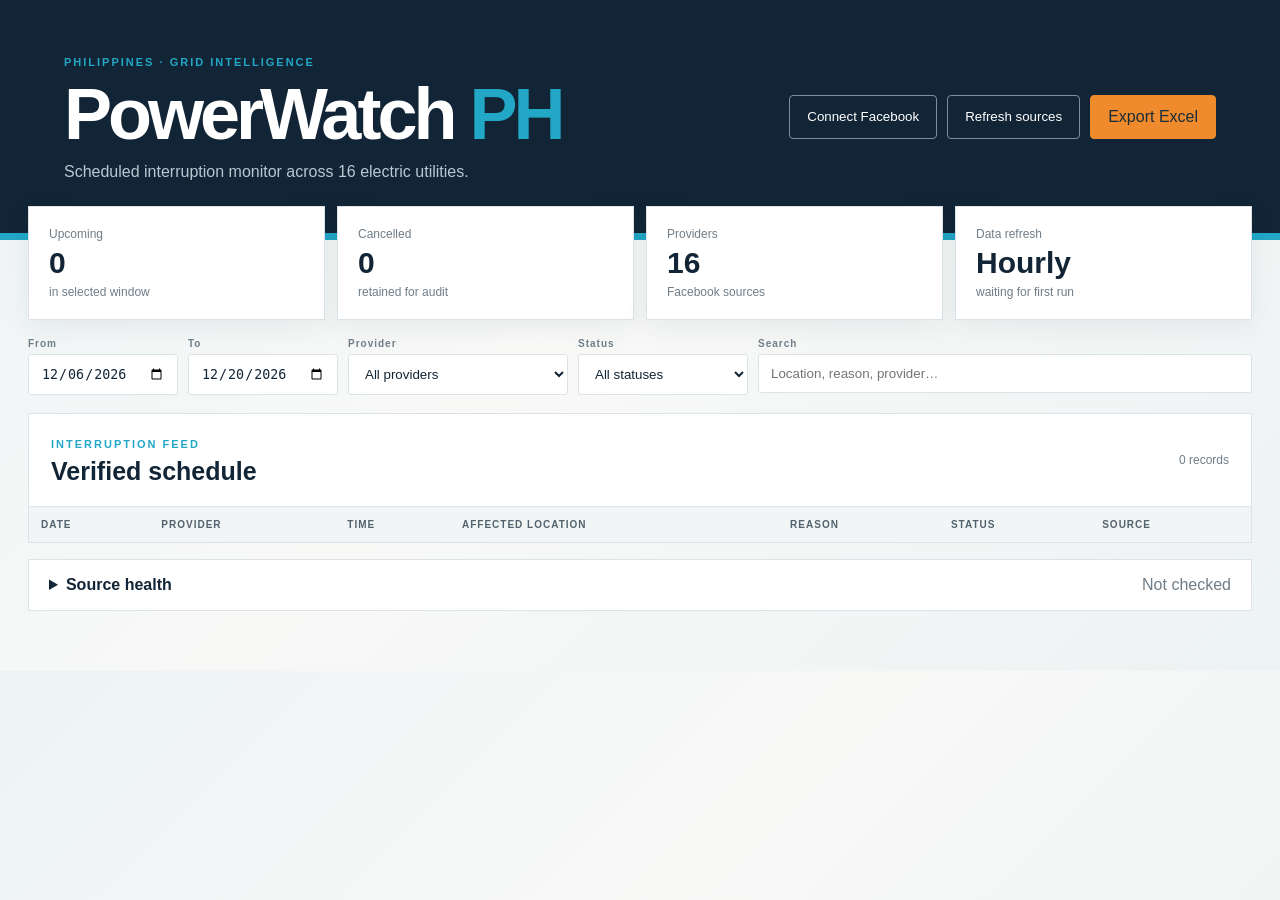
==== static/index.html @ e54a11bd "Add files via upload" ====
<!doctype html>
<html lang="en">
<head>
  <meta charset="utf-8"><meta name="viewport" content="width=device-width,initial-scale=1">
  <title>PowerWatch PH</title><link rel="stylesheet" href="styles.css">
</head>
<body>
  <header>
    <div><span class="eyebrow">PHILIPPINES · GRID INTELLIGENCE</span><h1>PowerWatch <b>PH</b></h1><p>Scheduled interruption monitor across 16 electric utilities.</p></div>
    <div class="actions"><button id="facebook">Connect Facebook</button><button id="refresh">Refresh sources</button><a id="export" class="button primary" href="#">Export Excel</a></div>
  </header>
  <main>
    <section class="metrics">
      <article><span>Upcoming</span><strong id="upcoming">0</strong><small>in selected window</small></article>
      <article><span>Cancelled</span><strong id="cancelled">0</strong><small>retained for audit</small></article>
      <article><span>Providers</span><strong id="providers">16</strong><small>Facebook sources</small></article>
      <article><span>Data refresh</span><strong id="refreshState">Hourly</strong><small id="lastRun">waiting for first run</small></article>
    </section>
    <section class="toolbar">
      <label>From<input id="start" type="date"></label><label>To<input id="end" type="date"></label>
      <label>Provider<select id="provider"><option value="">All providers</option></select></label>
      <label>Status<select id="status"><option value="">All statuses</option><option>Scheduled</option><option>Cancelled</option><option>Rescheduled</option></select></label>
      <label class="search">Search<input id="search" placeholder="Location, reason, provider…"></label>
    </section>
    <section class="tableCard">
      <div class="sectionHead"><div><span class="eyebrow">INTERRUPTION FEED</span><h2>Verified schedule</h2></div><span id="resultCount">0 records</span></div>
      <div class="tableWrap"><table><thead><tr><th>Date</th><th>Provider</th><th>Time</th><th>Affected location</th><th>Reason</th><th>Status</th><th>Source</th></tr></thead><tbody id="rows"></tbody></table></div>
      <div id="empty" class="empty" hidden><strong>No matching records</strong><span>Run a refresh or change the filters.</span></div>
    </section>
    <details class="health"><summary>Source health <span id="healthSummary">Not checked</span></summary><div id="healthGrid"></div></details>
  </main>
  <div id="toast"></div><script src="app.js"></script>
</body>
</html>
---- static/styles.css ----
:root{--ink:#122536;--muted:#6f7d88;--line:#dce3e8;--paper:#f3f6f7;--card:#fff;--blue:#135f8c;--cyan:#22a7c6;--orange:#ef8b2c;--red:#bd3c43;--green:#28785a}*{box-sizing:border-box}body{margin:0;background:linear-gradient(135deg,#edf3f5,#f8f9f7 45%,#edf2f3);color:var(--ink);font-family:Inter,Segoe UI,Arial,sans-serif}header{background:var(--ink);color:white;min-height:240px;padding:46px max(5vw,32px);display:flex;align-items:center;justify-content:space-between;gap:32px;border-bottom:7px solid var(--cyan)}h1{font-size:clamp(38px,6vw,72px);line-height:.9;margin:12px 0 16px;letter-spacing:-4px}h1 b{color:var(--cyan)}h2{margin:5px 0 0;font-size:25px}.eyebrow{font-size:11px;font-weight:800;letter-spacing:2px;color:var(--cyan)}header p{margin:0;color:#b9c8d1}.actions{display:flex;gap:10px}.button,button{border:1px solid #7890a0;background:transparent;color:white;padding:12px 17px;border-radius:4px;font:700 13px inherit;cursor:pointer;text-decoration:none}.primary{background:var(--orange);border-color:var(--orange);color:#182c3a}main{max-width:1480px;margin:-34px auto 60px;padding:0 28px}.metrics{display:grid;grid-template-columns:repeat(4,1fr);gap:12px}.metrics article{background:var(--card);padding:20px;border:1px solid var(--line);box-shadow:0 7px 24px #19344912}.metrics span,.metrics small{display:block;color:var(--muted);font-size:12px}.metrics strong{display:block;font-size:30px;margin:5px 0}.toolbar{margin:18px 0;display:grid;grid-template-columns:150px 150px 220px 170px 1fr;gap:10px}.toolbar label{font-size:10px;font-weight:800;letter-spacing:1px;color:var(--muted)}input,select{display:block;width:100%;margin-top:5px;padding:11px 12px;border:1px solid var(--line);background:white;color:var(--ink);border-radius:3px}.tableCard,.health{background:white;border:1px solid var(--line)}.sectionHead{display:flex;justify-content:space-between;align-items:center;padding:20px 22px;border-bottom:1px solid var(--line)}#resultCount{font-size:12px;color:var(--muted)}.tableWrap{overflow:auto}table{width:100%;border-collapse:collapse;min-width:1100px}th{font-size:10px;text-transform:uppercase;letter-spacing:1px;text-align:left;background:#f2f5f6;color:#52626e;padding:12px}td{font-size:13px;padding:14px 12px;border-top:1px solid #e7ecef;vertical-align:top;max-width:360px}.providerName{font-weight:800}.status{display:inline-block;padding:5px 8px;font-size:10px;font-weight:800;text-transform:uppercase;border-radius:2px;background:#e8f5ef;color:var(--green)}.status.cancelled{background:#fae9e9;color:var(--red)}.status.rescheduled{background:#fff0de;color:#a75c0e}.source{color:var(--blue);font-weight:700}.empty{text-align:center;padding:55px;color:var(--muted)}.empty strong,.empty span{display:block}.health{margin-top:16px;padding:16px 20px}.health summary{cursor:pointer;font-weight:800}.health summary span{float:right;color:var(--muted);font-weight:400}#healthGrid{display:grid;grid-template-columns:repeat(3,1fr);gap:8px;margin-top:14px}.healthItem{padding:11px;background:var(--paper);font-size:12px}.healthItem b,.healthItem span{display:block}.healthItem span{color:var(--muted);margin-top:4px}#toast{position:fixed;right:24px;bottom:24px;background:var(--ink);color:white;padding:13px 18px;border-radius:4px;display:none;box-shadow:0 8px 30px #0004}@media(max-width:900px){header{align-items:flex-start;flex-direction:column}.metrics{grid-template-columns:1fr 1fr}.toolbar{grid-template-columns:1fr 1fr}.search{grid-column:1/-1}#healthGrid{grid-template-columns:1fr}}@media(max-width:520px){main{padding:0 14px}.metrics{grid-template-columns:1fr}.actions{width:100%;flex-direction:column}.button,button{text-align:center}}
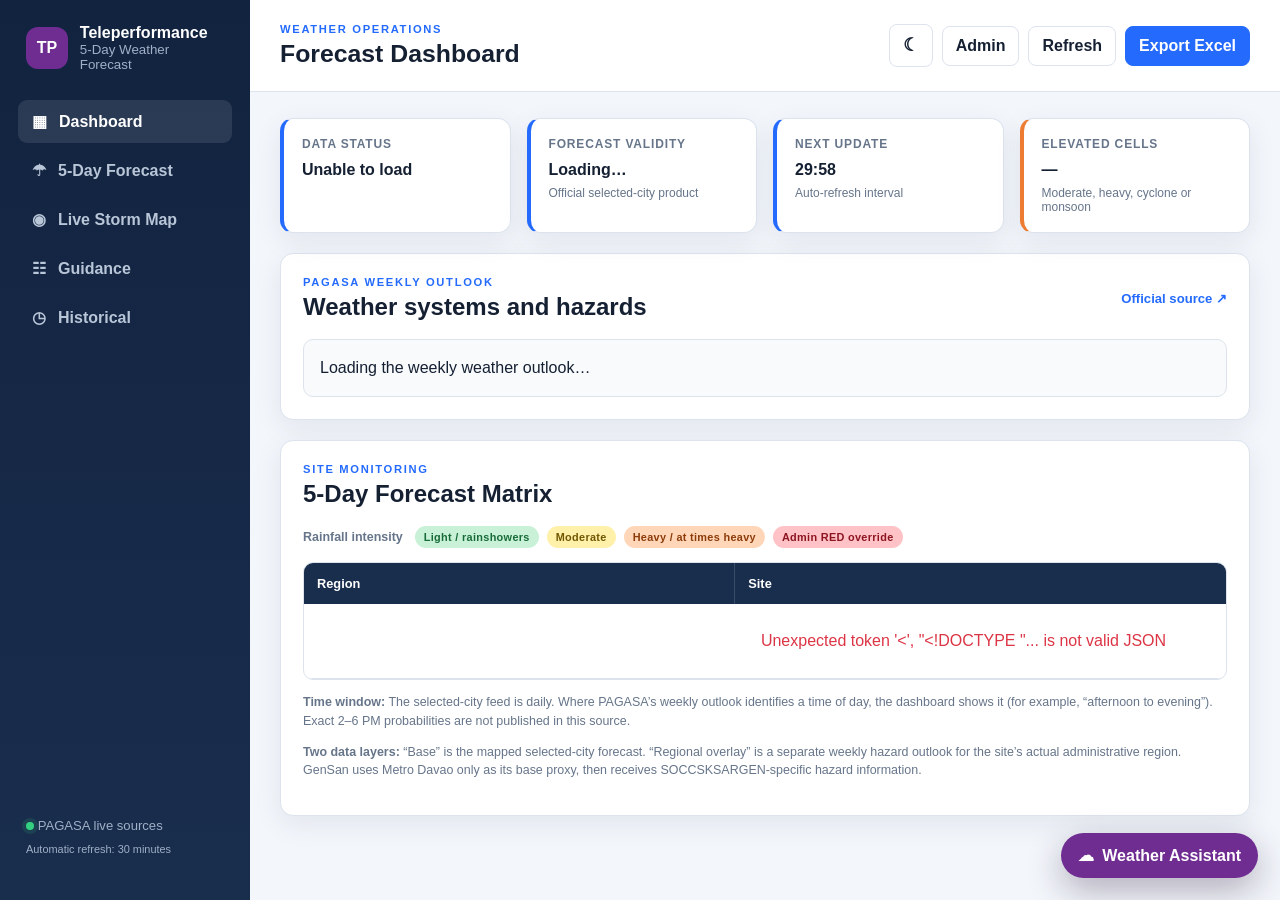
==== commit b4b7ead5: "Add files via upload" ====
--- a/static/index.html
+++ b/static/index.html
@@ -1,34 +1,67 @@
 <!doctype html>
-<html lang="en">
+<html lang="en" data-theme="light">
 <head>
-  <meta charset="utf-8"><meta name="viewport" content="width=device-width,initial-scale=1">
-  <title>PowerWatch PH</title><link rel="stylesheet" href="styles.css">
+  <meta charset="utf-8">
+  <meta name="viewport" content="width=device-width,initial-scale=1">
+  <title>PAGASA Weather Operations Dashboard</title>
+  <link rel="stylesheet" href="/static/styles.css">
 </head>
 <body>
-  <header>
-    <div><span class="eyebrow">PHILIPPINES · GRID INTELLIGENCE</span><h1>PowerWatch <b>PH</b></h1><p>Scheduled interruption monitor across 16 electric utilities.</p></div>
-    <div class="actions"><button id="facebook">Connect Facebook</button><button id="refresh">Refresh sources</button><a id="export" class="button primary" href="#">Export Excel</a></div>
-  </header>
-  <main>
-    <section class="metrics">
-      <article><span>Upcoming</span><strong id="upcoming">0</strong><small>in selected window</small></article>
-      <article><span>Cancelled</span><strong id="cancelled">0</strong><small>retained for audit</small></article>
-      <article><span>Providers</span><strong id="providers">16</strong><small>Facebook sources</small></article>
-      <article><span>Data refresh</span><strong id="refreshState">Hourly</strong><small id="lastRun">waiting for first run</small></article>
-    </section>
-    <section class="toolbar">
-      <label>From<input id="start" type="date"></label><label>To<input id="end" type="date"></label>
-      <label>Provider<select id="provider"><option value="">All providers</option></select></label>
-      <label>Status<select id="status"><option value="">All statuses</option><option>Scheduled</option><option>Cancelled</option><option>Rescheduled</option></select></label>
-      <label class="search">Search<input id="search" placeholder="Location, reason, provider…"></label>
-    </section>
-    <section class="tableCard">
-      <div class="sectionHead"><div><span class="eyebrow">INTERRUPTION FEED</span><h2>Verified schedule</h2></div><span id="resultCount">0 records</span></div>
-      <div class="tableWrap"><table><thead><tr><th>Date</th><th>Provider</th><th>Time</th><th>Affected location</th><th>Reason</th><th>Status</th><th>Source</th></tr></thead><tbody id="rows"></tbody></table></div>
-      <div id="empty" class="empty" hidden><strong>No matching records</strong><span>Run a refresh or change the filters.</span></div>
-    </section>
-    <details class="health"><summary>Source health <span id="healthSummary">Not checked</span></summary><div id="healthGrid"></div></details>
-  </main>
-  <div id="toast"></div><script src="app.js"></script>
+  <div class="app-shell">
+    <aside class="sidebar">
+      <div class="brand"><span class="brand-mark">TP</span><div><strong>Teleperformance</strong><small>5-Day Weather Forecast</small></div></div>
+      <nav>
+        <a class="nav-link active" href="/">▦ <span>Dashboard</span></a>
+        <a class="nav-link" href="/#forecast">☂ <span>5-Day Forecast</span></a>
+        <a class="nav-link" href="/monitor">◉ <span>Live Storm Map</span></a>
+        <a class="nav-link" href="/guidance">☷ <span>Guidance</span></a>
+        <a class="nav-link" href="/history">◷ <span>Historical</span></a>
+      </nav>
+      <div class="sidebar-foot"><span class="live-dot"></span> PAGASA live sources<br><small>Automatic refresh: 30 minutes</small></div>
+    </aside>
+    <div class="workspace">
+      <header class="topbar">
+        <div><p class="eyebrow">WEATHER OPERATIONS</p><h1>Forecast Dashboard</h1></div>
+        <div class="actions">
+          <button id="theme-toggle" class="icon-button" aria-label="Toggle dark mode">☾</button>
+          <button id="admin-login">Admin</button>
+          <button id="refresh">Refresh</button>
+          <a class="button primary" href="/api/export">Export Excel</a>
+        </div>
+      </header>
+      <main>
+        <section id="overview" class="overview-grid">
+          <article class="summary-card"><span>Data status</span><strong id="status">Connecting…</strong><small id="retrieved"></small></article>
+          <article class="summary-card"><span>Forecast validity</span><strong id="issued">Loading…</strong><small>Official selected-city product</small></article>
+          <article class="summary-card"><span>Next update</span><strong id="next-refresh">30:00</strong><small>Auto-refresh interval</small></article>
+          <article class="summary-card risk"><span>Elevated cells</span><strong id="risk-count">—</strong><small>Moderate, heavy, cyclone or monsoon</small></article>
+        </section>
+
+        <section id="outlook" class="outlook-panel">
+          <div class="section-heading"><div><p class="eyebrow">PAGASA WEEKLY OUTLOOK</p><h2>Weather systems and hazards</h2></div><a id="outlook-source" target="_blank" rel="noopener">Official source ↗</a></div>
+          <div id="outlook-content" class="outlook-content">Loading the weekly weather outlook…</div>
+        </section>
+
+        <section id="forecast" class="forecast-panel">
+          <div class="section-heading"><div><p class="eyebrow">SITE MONITORING</p><h2>5-Day Forecast Matrix</h2></div></div>
+          <div class="legend" aria-label="Rainfall warning legend">
+            <span class="legend-label">Rainfall intensity</span>
+            <span class="legend-item green">Light / rainshowers</span>
+            <span class="legend-item yellow">Moderate</span>
+            <span class="legend-item orange">Heavy / at times heavy</span>
+            <span class="legend-item red">Admin RED override</span>
+          </div>
+          <div class="table-shell"><table><thead><tr id="head"><th>Region</th><th>Site</th></tr></thead><tbody id="forecast-body"></tbody></table></div>
+          <div class="notes">
+            <p><strong>Time window:</strong> The selected-city feed is daily. Where PAGASA’s weekly outlook identifies a time of day, the dashboard shows it (for example, “afternoon to evening”). Exact 2–6 PM probabilities are not published in this source.</p>
+            <p><strong>Two data layers:</strong> “Base” is the mapped selected-city forecast. “Regional overlay” is a separate weekly hazard outlook for the site’s actual administrative region. GenSan uses Metro Davao only as its base proxy, then receives SOCCSKSARGEN-specific hazard information.</p>
+          </div>
+        </section>
+      </main>
+    </div>
+  </div>
+  <dialog id="admin-dialog"><form id="admin-form" method="dialog"><button class="dialog-close" type="button" aria-label="Close">×</button><p class="eyebrow">RESTRICTED CONTROL</p><h2>Admin access</h2><p>Sign in to apply or remove RED overrides.</p><label for="admin-password">Password</label><input id="admin-password" type="password" autocomplete="current-password" required><p id="admin-error" class="form-error" role="alert"></p><button class="dialog-submit" type="submit">Sign in</button></form></dialog>
+  <script src="/static/app.js"></script>
+  <script src="/static/chatbot.js?v=1"></script>
 </body>
 </html>
--- a/static/styles.css
+++ b/static/styles.css
@@ -1,2 +1,13 @@
-:root{--ink:#122536;--muted:#6f7d88;--line:#dce3e8;--paper:#f3f6f7;--card:#fff;--blue:#135f8c;--cyan:#22a7c6;--orange:#ef8b2c;--red:#bd3c43;--green:#28785a}*{box-sizing:border-box}body{margin:0;background:linear-gradient(135deg,#edf3f5,#f8f9f7 45%,#edf2f3);color:var(--ink);font-family:Inter,Segoe UI,Arial,sans-serif}header{background:var(--ink);color:white;min-height:240px;padding:46px max(5vw,32px);display:flex;align-items:center;justify-content:space-between;gap:32px;border-bottom:7px solid var(--cyan)}h1{font-size:clamp(38px,6vw,72px);line-height:.9;margin:12px 0 16px;letter-spacing:-4px}h1 b{color:var(--cyan)}h2{margin:5px 0 0;font-size:25px}.eyebrow{font-size:11px;font-weight:800;letter-spacing:2px;color:var(--cyan)}header p{margin:0;color:#b9c8d1}.actions{display:flex;gap:10px}.button,button{border:1px solid #7890a0;background:transparent;color:white;padding:12px 17px;border-radius:4px;font:700 13px inherit;cursor:pointer;text-decoration:none}.primary{background:var(--orange);border-color:var(--orange);color:#182c3a}main{max-width:1480px;margin:-34px auto 60px;padding:0 28px}.metrics{display:grid;grid-template-columns:repeat(4,1fr);gap:12px}.metrics article{background:var(--card);padding:20px;border:1px solid var(--line);box-shadow:0 7px 24px #19344912}.metrics span,.metrics small{display:block;color:var(--muted);font-size:12px}.metrics strong{display:block;font-size:30px;margin:5px 0}.toolbar{margin:18px 0;display:grid;grid-template-columns:150px 150px 220px 170px 1fr;gap:10px}.toolbar label{font-size:10px;font-weight:800;letter-spacing:1px;color:var(--muted)}input,select{display:block;width:100%;margin-top:5px;padding:11px 12px;border:1px solid var(--line);background:white;color:var(--ink);border-radius:3px}.tableCard,.health{background:white;border:1px solid var(--line)}.sectionHead{display:flex;justify-content:space-between;align-items:center;padding:20px 22px;border-bottom:1px solid var(--line)}#resultCount{font-size:12px;color:var(--muted)}.tableWrap{overflow:auto}table{width:100%;border-collapse:collapse;min-width:1100px}th{font-size:10px;text-transform:uppercase;letter-spacing:1px;text-align:left;background:#f2f5f6;color:#52626e;padding:12px}td{font-size:13px;padding:14px 12px;border-top:1px solid #e7ecef;vertical-align:top;max-width:360px}.providerName{font-weight:800}.status{display:inline-block;padding:5px 8px;font-size:10px;font-weight:800;text-transform:uppercase;border-radius:2px;background:#e8f5ef;color:var(--green)}.status.cancelled{background:#fae9e9;color:var(--red)}.status.rescheduled{background:#fff0de;color:#a75c0e}.source{color:var(--blue);font-weight:700}.empty{text-align:center;padding:55px;color:var(--muted)}.empty strong,.empty span{display:block}.health{margin-top:16px;padding:16px 20px}.health summary{cursor:pointer;font-weight:800}.health summary span{float:right;color:var(--muted);font-weight:400}#healthGrid{display:grid;grid-template-columns:repeat(3,1fr);gap:8px;margin-top:14px}.healthItem{padding:11px;background:var(--paper);font-size:12px}.healthItem b,.healthItem span{display:block}.healthItem span{color:var(--muted);margin-top:4px}#toast{position:fixed;right:24px;bottom:24px;background:var(--ink);color:white;padding:13px 18px;border-radius:4px;display:none;box-shadow:0 8px 30px #0004}@media(max-width:900px){header{align-items:flex-start;flex-direction:column}.metrics{grid-template-columns:1fr 1fr}.toolbar{grid-template-columns:1fr 1fr}.search{grid-column:1/-1}#healthGrid{grid-template-columns:1fr}}@media(max-width:520px){main{padding:0 14px}.metrics{grid-template-columns:1fr}.actions{width:100%;flex-direction:column}.button,button{text-align:center}}
-
+:root{--navy:#12233f;--navy-2:#192d4d;--blue:#246bfd;--bg:#f3f6fb;--surface:#fff;--surface-2:#f8fafc;--line:#dce3ed;--ink:#152033;--muted:#66758a;--green:#2ca75f;--yellow:#e3b327;--orange:#ed7c32;--red:#dc3545;--shadow:0 8px 28px rgba(29,48,77,.08)}
+[data-theme="dark"]{--bg:#0d1524;--surface:#151f30;--surface-2:#1a2639;--line:#2a3950;--ink:#edf3fb;--muted:#9eacc0;--navy:#09111e;--navy-2:#111e31;--shadow:0 8px 28px rgba(0,0,0,.28)}
+*{box-sizing:border-box}html{scroll-behavior:smooth}body{margin:0;background:var(--bg);color:var(--ink);font-family:Inter,"Segoe UI",Arial,sans-serif;transition:background .2s,color .2s}.app-shell{min-height:100vh;display:grid;grid-template-columns:250px minmax(0,1fr)}.sidebar{position:sticky;top:0;height:100vh;background:linear-gradient(180deg,var(--navy),var(--navy-2));color:#fff;padding:24px 18px;display:flex;flex-direction:column}.brand{display:flex;align-items:center;gap:12px;padding:0 8px 28px}.brand-mark{display:grid;place-items:center;width:42px;height:42px;border-radius:12px;background:var(--blue);font-weight:900}.brand strong,.brand small{display:block}.brand small,.sidebar-foot{color:#9fb0c7}.sidebar nav{display:grid;gap:6px}.nav-link{display:flex;gap:12px;align-items:center;color:#b9c6d8;text-decoration:none;padding:12px 14px;border-radius:9px;font-weight:650}.nav-link:hover,.nav-link.active{color:#fff;background:rgba(255,255,255,.1)}.sidebar-foot{margin-top:auto;padding:16px 8px;font-size:.82rem;line-height:1.7}.live-dot{display:inline-block;width:8px;height:8px;border-radius:50%;background:#35d07f;box-shadow:0 0 0 4px rgba(53,208,127,.13)}.workspace{min-width:0}.topbar{min-height:92px;display:flex;align-items:center;justify-content:space-between;gap:20px;padding:20px 30px;background:var(--surface);border-bottom:1px solid var(--line)}.eyebrow{margin:0 0 5px;color:var(--blue);font-size:.7rem;font-weight:800;letter-spacing:.15em}.topbar h1,.section-heading h2{margin:0}.topbar h1{font-size:1.55rem}.actions{display:flex;gap:9px;align-items:center;flex-wrap:wrap}.button,button{border:1px solid var(--line);border-radius:8px;padding:10px 13px;background:var(--surface);color:var(--ink);font:inherit;font-weight:700;text-decoration:none;cursor:pointer}.button.primary{background:var(--blue);border-color:var(--blue);color:#fff}.icon-button{font-size:1.1rem;min-width:42px}.admin-active{background:#dcfce7;color:#166534;border-color:#86efac}main{padding:26px 30px 48px}.overview-grid{display:grid;grid-template-columns:repeat(4,minmax(0,1fr));gap:16px;margin-bottom:20px}.summary-card,.outlook-panel,.forecast-panel{background:var(--surface);border:1px solid var(--line);border-radius:13px;box-shadow:var(--shadow)}.summary-card{padding:18px;border-left:4px solid var(--blue)}.summary-card.risk{border-left-color:var(--orange)}.summary-card span,.summary-card small{display:block;color:var(--muted)}.summary-card span{font-size:.75rem;font-weight:800;text-transform:uppercase;letter-spacing:.07em}.summary-card strong{display:block;margin:8px 0 5px;font-size:1rem;line-height:1.35}.summary-card small{font-size:.75rem}.outlook-panel,.forecast-panel{padding:22px;margin-bottom:20px}.section-heading{display:flex;align-items:center;justify-content:space-between;gap:18px;margin-bottom:18px}.section-heading a{color:var(--blue);font-weight:700;font-size:.82rem}.outlook-content{padding:16px;border-radius:10px;background:var(--surface-2);border:1px solid var(--line);line-height:1.55}.outlook-content strong{color:var(--orange)}.outlook-meta{display:block;color:var(--muted);font-size:.76rem;margin-bottom:8px}.legend{display:flex;align-items:center;gap:8px;flex-wrap:wrap;margin-bottom:14px}.legend-label{font-size:.78rem;font-weight:800;color:var(--muted);margin-right:4px}.legend-item,.severity-badge{border-radius:999px;padding:5px 9px;font-size:.68rem;font-weight:850;letter-spacing:.03em}.legend-item.green,.severity-green .severity-badge{background:#c9f1d7;color:#176b38}.legend-item.yellow,.severity-yellow .severity-badge{background:#fff0aa;color:#715700}.legend-item.orange,.severity-orange .severity-badge{background:#ffd6b8;color:#8c3b09}.legend-item.red,.severity-red .severity-badge{background:#ffc2c7;color:#8c1520}.table-shell{overflow:auto;border:1px solid var(--line);border-radius:10px}table{border-collapse:separate;border-spacing:0;width:100%;min-width:1320px}th{position:sticky;top:0;z-index:2;background:var(--navy-2);color:#fff;text-align:left;padding:13px;border-right:1px solid #3a4d68;min-width:225px;font-size:.8rem}th:first-child{min-width:62px}th:nth-child(2){min-width:145px}td{padding:13px;border-right:1px solid var(--line);border-bottom:1px solid var(--line);vertical-align:top}.region{background:var(--navy);color:#fff;font-weight:800;letter-spacing:.08em;text-align:center;writing-mode:vertical-rl;transform:rotate(180deg)}.site{background:var(--surface-2);font-weight:800}.source{display:block;color:var(--muted);font-size:.7rem;font-weight:500;margin-top:6px}.forecast{position:relative;min-height:195px;border-top:4px solid #aab7c1;background:var(--surface)}.severity-green{border-top-color:var(--green)}.severity-yellow{border-top-color:var(--yellow)}.severity-orange{border-top-color:var(--orange)}.severity-red{border-top-color:var(--red)}.severity-badge{display:inline-block;margin-bottom:9px}.weather-top{display:flex;align-items:center;gap:9px}.weather-top img{width:43px;height:43px;object-fit:contain}.condition{font-weight:700;line-height:1.35;font-size:.82rem}.metrics{display:flex;gap:5px;flex-wrap:wrap;margin-top:11px}.pill{background:var(--surface-2);border:1px solid var(--line);border-radius:999px;padding:4px 7px;font-size:.7rem;color:var(--muted)}.forecast-window{font-size:.69rem;color:var(--muted);margin-top:9px}.weather-alert{margin-top:9px;padding:7px 8px;border-radius:7px;background:#fff1e8;color:#91400c;font-size:.7rem;font-weight:800}.alert-cyclone{background:#efe5ff;color:#65349b}.override-button{display:none;position:absolute;top:7px;right:7px;z-index:1;padding:4px 7px;border:1px solid var(--red);background:var(--surface);color:var(--red);font-size:.62rem}.override-button.visible{display:block}.override-button.active{background:var(--red);color:#fff}.notes{color:var(--muted);font-size:.78rem;line-height:1.5}.error{padding:28px;text-align:center;color:var(--red)}dialog{border:0;border-radius:14px;background:var(--surface);color:var(--ink);box-shadow:0 25px 80px rgba(0,0,0,.35);padding:0;width:min(420px,calc(100% - 32px))}dialog::backdrop{background:rgba(8,17,30,.7)}#admin-form{position:relative;padding:30px;display:grid;gap:12px}#admin-form h2,#admin-form p{margin:0}#admin-form label{font-weight:700;font-size:.84rem}#admin-form input{border:1px solid var(--line);background:var(--surface-2);color:var(--ink);border-radius:8px;padding:11px;font:inherit}.dialog-close{position:absolute;right:12px;top:8px;border:0;font-size:1.5rem}.dialog-submit{background:var(--blue);color:#fff;border:0}.form-error{min-height:1.2em;color:var(--red);font-size:.8rem}
+@media(max-width:1100px){.overview-grid{grid-template-columns:repeat(2,1fr)}.app-shell{grid-template-columns:82px minmax(0,1fr)}.brand div,.nav-link span,.sidebar-foot small{display:none}.brand{padding-left:2px}.nav-link{justify-content:center}.sidebar-foot{text-align:center}}
+@media(max-width:700px){.app-shell{display:block}.sidebar{position:relative;height:auto;padding:12px 16px;flex-direction:row;align-items:center}.brand{padding:0;margin-right:auto}.sidebar nav{display:flex}.sidebar-foot{display:none}.topbar{align-items:flex-start;flex-direction:column;padding:18px}.actions{width:100%}.actions>*{flex:1;text-align:center}main{padding:16px}.overview-grid{grid-template-columns:1fr}.outlook-panel,.forecast-panel{padding:15px}.nav-link{padding:10px}.section-heading{align-items:flex-start}}
+.badge-row{display:flex;gap:5px;flex-wrap:wrap;margin-bottom:9px}.base-badge{background:#dceaf8!important;color:#24527c!important}.overlay-badge{background:#ffd6b8;color:#8c3b09}.severity-yellow .overlay-badge{background:#fff0aa;color:#715700}.severity-red .overlay-badge{background:#ffc2c7;color:#8c1520}.weather-alert span,.weather-alert small{display:block}.weather-alert span{font-size:.58rem;letter-spacing:.08em;margin-bottom:3px}.weather-alert small{font-weight:600;opacity:.78;margin-top:4px}.overlay-source{color:#a34c10}.page-panel{background:var(--surface);border:1px solid var(--line);border-radius:13px;box-shadow:var(--shadow);padding:22px;margin-bottom:20px}.map-frame{width:100%;height:680px;border:1px solid var(--line);border-radius:10px;background:var(--surface-2)}.situation-grid,.guidance-grid{display:grid;grid-template-columns:repeat(4,minmax(0,1fr));gap:14px;margin-bottom:20px}.data-card,.guidance-card{padding:16px;border:1px solid var(--line);border-radius:10px;background:var(--surface-2)}.data-card span,.data-card small{display:block;color:var(--muted);font-size:.74rem}.data-card strong{display:block;margin:6px 0;line-height:1.35}.map-toolbar{display:flex;gap:9px;flex-wrap:wrap;margin-bottom:14px}.explanation-banner{padding:16px;border-left:4px solid var(--blue);background:var(--surface-2);border-radius:8px;line-height:1.55;margin-bottom:20px}.site-guidance{display:grid;gap:14px}.site-guide{border:1px solid var(--line);border-radius:11px;background:var(--surface);overflow:hidden}.site-guide summary{cursor:pointer;padding:16px;font-weight:800;background:var(--surface-2)}.site-guide-body{padding:18px}.guide-days{display:grid;grid-template-columns:repeat(5,minmax(0,1fr));gap:10px}.guide-day{border:1px solid var(--line);border-top:4px solid var(--green);border-radius:9px;padding:12px;background:var(--surface-2);font-size:.78rem;line-height:1.5}.guide-day.yellow{border-top-color:var(--yellow)}.guide-day.orange{border-top-color:var(--orange)}.guide-day.red{border-top-color:var(--red)}.recommendations{margin:8px 0 0;padding-left:18px}.source-list{line-height:1.8}.source-list a{color:var(--blue)}
+@media(max-width:1100px){.situation-grid,.guidance-grid{grid-template-columns:repeat(2,1fr)}.guide-days{grid-template-columns:repeat(2,1fr)}}
+@media(max-width:700px){.situation-grid,.guidance-grid,.guide-days{grid-template-columns:1fr}.map-frame{height:560px}}
+.brand-mark{background:#6f2c91}.history-filters{display:flex;align-items:end;gap:14px;flex-wrap:wrap}.history-filters label{display:grid;gap:6px;color:var(--muted);font-size:.78rem;font-weight:800}.history-filters select{min-width:190px;border:1px solid var(--line);border-radius:8px;background:var(--surface-2);color:var(--ink);padding:10px;font:inherit}.history-filters .primary{background:#6f2c91;border-color:#6f2c91;color:#fff}.history-year-grid{display:grid;grid-template-columns:repeat(5,minmax(0,1fr));gap:12px;margin-bottom:20px}.history-year-card{padding:16px;border:1px solid var(--line);border-top:4px solid #6f2c91;border-radius:11px;background:var(--surface);box-shadow:var(--shadow)}.history-year-card.partial{border-top-color:var(--orange)}.history-year-card>span{display:block;color:var(--muted);font-size:.72rem;font-weight:850;letter-spacing:.08em}.history-year-card>strong{display:block;margin:9px 0 14px;line-height:1.4;font-size:.85rem}.history-metrics{display:grid;grid-template-columns:repeat(3,1fr);gap:7px}.history-metrics b{font-size:.82rem}.history-metrics small{display:block;color:var(--muted);font-size:.62rem;font-weight:600;margin-top:3px}.compact-table table{min-width:1100px}.compact-table th{min-width:125px}.compact-table th:first-child{min-width:75px}.critical-history{display:grid;grid-template-columns:repeat(5,minmax(0,1fr));gap:12px}.critical-year{border:1px solid var(--line);border-radius:9px;padding:13px;background:var(--surface-2)}.critical-year h3{margin:0 0 10px}.critical-event{display:grid;gap:3px;padding:9px 0;border-top:1px solid var(--line);font-size:.73rem}.critical-event span{color:var(--muted)}
+@media(max-width:1200px){.history-year-grid,.critical-history{grid-template-columns:repeat(2,1fr)}}
+@media(max-width:700px){.history-year-grid,.critical-history{grid-template-columns:1fr}.history-filters{display:grid}.history-filters select{width:100%}}
+.chat-launcher{position:fixed;right:22px;bottom:22px;z-index:50;display:flex;align-items:center;gap:8px;border:0;border-radius:999px;background:#6f2c91;color:#fff;box-shadow:0 12px 35px rgba(38,20,52,.32);padding:13px 17px}.chat-panel{display:none;position:fixed;right:22px;bottom:80px;z-index:51;width:min(390px,calc(100vw - 28px));height:min(610px,calc(100vh - 105px));border:1px solid var(--line);border-radius:15px;background:var(--surface);box-shadow:0 24px 70px rgba(14,22,36,.32);overflow:hidden}.chat-panel.open{display:grid;grid-template-rows:auto 1fr auto auto auto}.chat-panel header{display:flex;justify-content:space-between;align-items:center;padding:15px 16px;background:linear-gradient(135deg,#54206f,#7f3aa2);color:#fff}.chat-panel header strong,.chat-panel header small{display:block}.chat-panel header small{opacity:.78;font-size:.68rem;margin-top:3px}.chat-close{border:0;background:transparent;color:#fff;font-size:1.4rem;padding:2px 6px}.chat-messages{overflow:auto;padding:14px;display:flex;flex-direction:column;gap:10px}.chat-message{max-width:90%;border-radius:11px;padding:10px 12px;font-size:.78rem;line-height:1.55}.chat-message.bot{align-self:flex-start;background:var(--surface-2);border:1px solid var(--line)}.chat-message.user{align-self:flex-end;background:#6f2c91;color:#fff}.chat-message.error{color:var(--red)}.chat-message ul{margin:5px 0;padding-left:18px}.chat-message a{color:var(--blue);font-weight:800}.chat-quick{display:flex;gap:6px;padding:8px 12px;overflow:auto;border-top:1px solid var(--line)}.chat-quick button,.chat-suggestion{padding:6px 8px;border-radius:999px;font-size:.67rem;white-space:nowrap;background:var(--surface-2);color:var(--ink)}.chat-form{display:grid;grid-template-columns:1fr auto;gap:8px;padding:10px 12px}.chat-form input{min-width:0;border:1px solid var(--line);border-radius:9px;background:var(--surface-2);color:var(--ink);padding:10px;font:inherit}.chat-form button{background:#6f2c91;color:#fff;border-color:#6f2c91}.chat-disclaimer{margin:0;padding:0 12px 10px;color:var(--muted);font-size:.62rem}.pending{opacity:.65}
+@media(max-width:700px){.chat-launcher span{display:none}.chat-launcher{right:14px;bottom:14px}.chat-panel{right:14px;bottom:70px;height:calc(100vh - 90px)}}
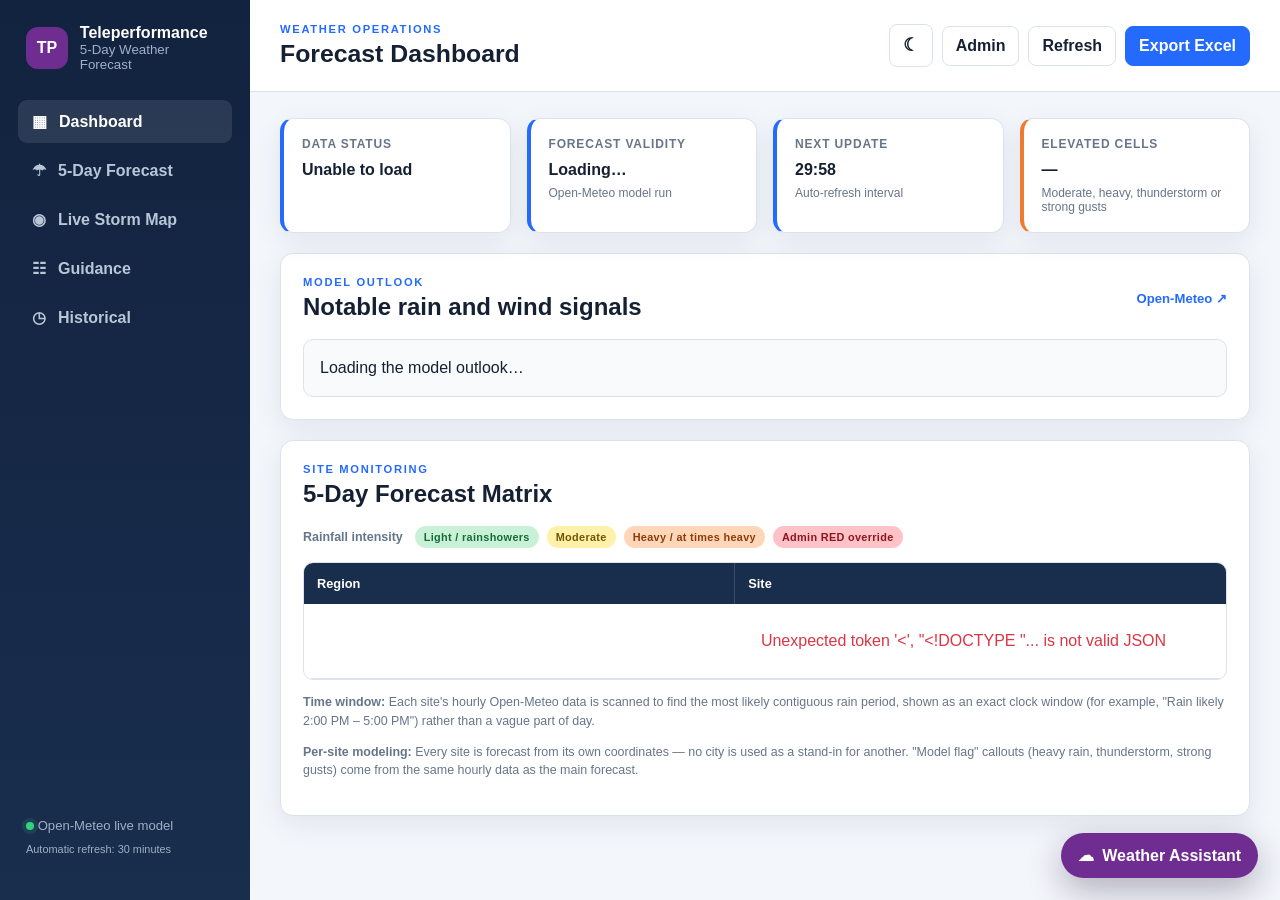
==== commit 0a1788e2: "Add files via upload" ====
--- a/static/index.html
+++ b/static/index.html
@@ -3,7 +3,7 @@
 <head>
   <meta charset="utf-8">
   <meta name="viewport" content="width=device-width,initial-scale=1">
-  <title>PAGASA Weather Operations Dashboard</title>
+  <title>Open-Meteo Weather Operations Dashboard</title>
   <link rel="stylesheet" href="/static/styles.css">
 </head>
 <body>
@@ -17,7 +17,7 @@
         <a class="nav-link" href="/guidance">☷ <span>Guidance</span></a>
         <a class="nav-link" href="/history">◷ <span>Historical</span></a>
       </nav>
-      <div class="sidebar-foot"><span class="live-dot"></span> PAGASA live sources<br><small>Automatic refresh: 30 minutes</small></div>
+      <div class="sidebar-foot"><span class="live-dot"></span> Open-Meteo live model<br><small>Automatic refresh: 30 minutes</small></div>
     </aside>
     <div class="workspace">
       <header class="topbar">
@@ -32,14 +32,14 @@
       <main>
         <section id="overview" class="overview-grid">
           <article class="summary-card"><span>Data status</span><strong id="status">Connecting…</strong><small id="retrieved"></small></article>
-          <article class="summary-card"><span>Forecast validity</span><strong id="issued">Loading…</strong><small>Official selected-city product</small></article>
+          <article class="summary-card"><span>Forecast validity</span><strong id="issued">Loading…</strong><small>Open-Meteo model run</small></article>
           <article class="summary-card"><span>Next update</span><strong id="next-refresh">30:00</strong><small>Auto-refresh interval</small></article>
-          <article class="summary-card risk"><span>Elevated cells</span><strong id="risk-count">—</strong><small>Moderate, heavy, cyclone or monsoon</small></article>
+          <article class="summary-card risk"><span>Elevated cells</span><strong id="risk-count">—</strong><small>Moderate, heavy, thunderstorm or strong gusts</small></article>
         </section>
 
         <section id="outlook" class="outlook-panel">
-          <div class="section-heading"><div><p class="eyebrow">PAGASA WEEKLY OUTLOOK</p><h2>Weather systems and hazards</h2></div><a id="outlook-source" target="_blank" rel="noopener">Official source ↗</a></div>
-          <div id="outlook-content" class="outlook-content">Loading the weekly weather outlook…</div>
+          <div class="section-heading"><div><p class="eyebrow">MODEL OUTLOOK</p><h2>Notable rain and wind signals</h2></div><a id="outlook-source" target="_blank" rel="noopener">Open-Meteo ↗</a></div>
+          <div id="outlook-content" class="outlook-content">Loading the model outlook…</div>
         </section>
 
         <section id="forecast" class="forecast-panel">
@@ -53,8 +53,8 @@
           </div>
           <div class="table-shell"><table><thead><tr id="head"><th>Region</th><th>Site</th></tr></thead><tbody id="forecast-body"></tbody></table></div>
           <div class="notes">
-            <p><strong>Time window:</strong> The selected-city feed is daily. Where PAGASA’s weekly outlook identifies a time of day, the dashboard shows it (for example, “afternoon to evening”). Exact 2–6 PM probabilities are not published in this source.</p>
-            <p><strong>Two data layers:</strong> “Base” is the mapped selected-city forecast. “Regional overlay” is a separate weekly hazard outlook for the site’s actual administrative region. GenSan uses Metro Davao only as its base proxy, then receives SOCCSKSARGEN-specific hazard information.</p>
+            <p><strong>Time window:</strong> Each site's hourly Open-Meteo data is scanned to find the most likely contiguous rain period, shown as an exact clock window (for example, "Rain likely 2:00 PM – 5:00 PM") rather than a vague part of day.</p>
+            <p><strong>Per-site modeling:</strong> Every site is forecast from its own coordinates — no city is used as a stand-in for another. "Model flag" callouts (heavy rain, thunderstorm, strong gusts) come from the same hourly data as the main forecast.</p>
           </div>
         </section>
       </main>
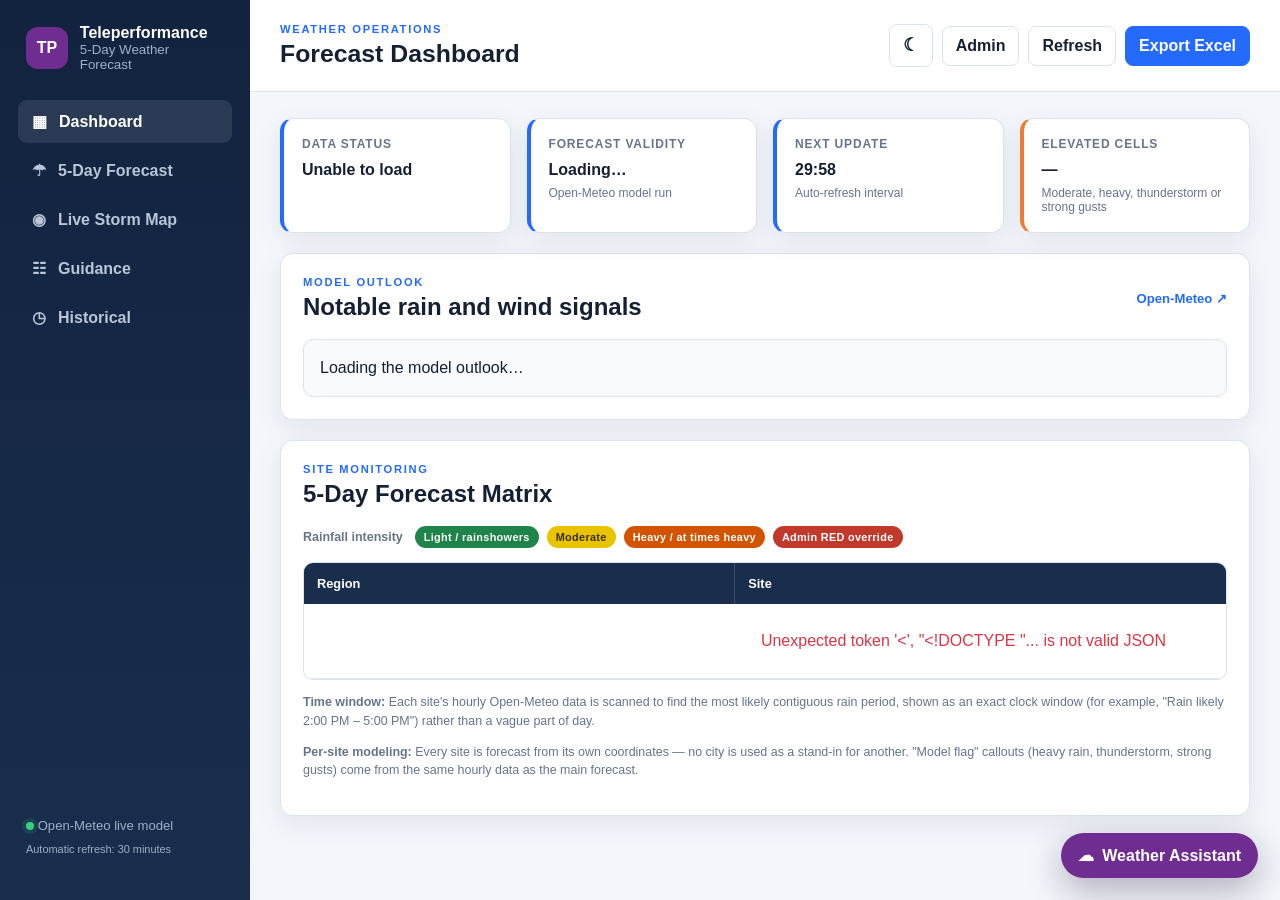
==== commit 7cf5a74b: "clor" ====
--- a/static/index.html
+++ b/static/index.html
@@ -60,7 +60,7 @@
       </main>
     </div>
   </div>
-  <dialog id="admin-dialog"><form id="admin-form" method="dialog"><button class="dialog-close" type="button" aria-label="Close">×</button><p class="eyebrow">RESTRICTED CONTROL</p><h2>Admin access</h2><p>Sign in to apply or remove RED overrides.</p><label for="admin-password">Password</label><input id="admin-password" type="password" autocomplete="current-password" required><p id="admin-error" class="form-error" role="alert"></p><button class="dialog-submit" type="submit">Sign in</button></form></dialog>
+  <dialog id="admin-dialog"><form id="admin-form" method="dialog"><button class="dialog-close" type="button" aria-label="Close">×</button><p class="eyebrow">RESTRICTED CONTROL</p><h2>Admin access</h2><p>Sign in to apply or remove Severity overrides.</p><label for="admin-password">Password</label><input id="admin-password" type="password" autocomplete="current-password" required><p id="admin-error" class="form-error" role="alert"></p><button class="dialog-submit" type="submit">Sign in</button></form></dialog>
   <script src="/static/app.js"></script>
   <script src="/static/chatbot.js?v=1"></script>
 </body>
--- a/static/styles.css
+++ b/static/styles.css
@@ -1,6 +1,6 @@
 :root{--navy:#12233f;--navy-2:#192d4d;--blue:#246bfd;--bg:#f3f6fb;--surface:#fff;--surface-2:#f8fafc;--line:#dce3ed;--ink:#152033;--muted:#66758a;--green:#2ca75f;--yellow:#e3b327;--orange:#ed7c32;--red:#dc3545;--shadow:0 8px 28px rgba(29,48,77,.08)}
 [data-theme="dark"]{--bg:#0d1524;--surface:#151f30;--surface-2:#1a2639;--line:#2a3950;--ink:#edf3fb;--muted:#9eacc0;--navy:#09111e;--navy-2:#111e31;--shadow:0 8px 28px rgba(0,0,0,.28)}
-*{box-sizing:border-box}html{scroll-behavior:smooth}body{margin:0;background:var(--bg);color:var(--ink);font-family:Inter,"Segoe UI",Arial,sans-serif;transition:background .2s,color .2s}.app-shell{min-height:100vh;display:grid;grid-template-columns:250px minmax(0,1fr)}.sidebar{position:sticky;top:0;height:100vh;background:linear-gradient(180deg,var(--navy),var(--navy-2));color:#fff;padding:24px 18px;display:flex;flex-direction:column}.brand{display:flex;align-items:center;gap:12px;padding:0 8px 28px}.brand-mark{display:grid;place-items:center;width:42px;height:42px;border-radius:12px;background:var(--blue);font-weight:900}.brand strong,.brand small{display:block}.brand small,.sidebar-foot{color:#9fb0c7}.sidebar nav{display:grid;gap:6px}.nav-link{display:flex;gap:12px;align-items:center;color:#b9c6d8;text-decoration:none;padding:12px 14px;border-radius:9px;font-weight:650}.nav-link:hover,.nav-link.active{color:#fff;background:rgba(255,255,255,.1)}.sidebar-foot{margin-top:auto;padding:16px 8px;font-size:.82rem;line-height:1.7}.live-dot{display:inline-block;width:8px;height:8px;border-radius:50%;background:#35d07f;box-shadow:0 0 0 4px rgba(53,208,127,.13)}.workspace{min-width:0}.topbar{min-height:92px;display:flex;align-items:center;justify-content:space-between;gap:20px;padding:20px 30px;background:var(--surface);border-bottom:1px solid var(--line)}.eyebrow{margin:0 0 5px;color:var(--blue);font-size:.7rem;font-weight:800;letter-spacing:.15em}.topbar h1,.section-heading h2{margin:0}.topbar h1{font-size:1.55rem}.actions{display:flex;gap:9px;align-items:center;flex-wrap:wrap}.button,button{border:1px solid var(--line);border-radius:8px;padding:10px 13px;background:var(--surface);color:var(--ink);font:inherit;font-weight:700;text-decoration:none;cursor:pointer}.button.primary{background:var(--blue);border-color:var(--blue);color:#fff}.icon-button{font-size:1.1rem;min-width:42px}.admin-active{background:#dcfce7;color:#166534;border-color:#86efac}main{padding:26px 30px 48px}.overview-grid{display:grid;grid-template-columns:repeat(4,minmax(0,1fr));gap:16px;margin-bottom:20px}.summary-card,.outlook-panel,.forecast-panel{background:var(--surface);border:1px solid var(--line);border-radius:13px;box-shadow:var(--shadow)}.summary-card{padding:18px;border-left:4px solid var(--blue)}.summary-card.risk{border-left-color:var(--orange)}.summary-card span,.summary-card small{display:block;color:var(--muted)}.summary-card span{font-size:.75rem;font-weight:800;text-transform:uppercase;letter-spacing:.07em}.summary-card strong{display:block;margin:8px 0 5px;font-size:1rem;line-height:1.35}.summary-card small{font-size:.75rem}.outlook-panel,.forecast-panel{padding:22px;margin-bottom:20px}.section-heading{display:flex;align-items:center;justify-content:space-between;gap:18px;margin-bottom:18px}.section-heading a{color:var(--blue);font-weight:700;font-size:.82rem}.outlook-content{padding:16px;border-radius:10px;background:var(--surface-2);border:1px solid var(--line);line-height:1.55}.outlook-content strong{color:var(--orange)}.outlook-meta{display:block;color:var(--muted);font-size:.76rem;margin-bottom:8px}.legend{display:flex;align-items:center;gap:8px;flex-wrap:wrap;margin-bottom:14px}.legend-label{font-size:.78rem;font-weight:800;color:var(--muted);margin-right:4px}.legend-item,.severity-badge{border-radius:999px;padding:5px 9px;font-size:.68rem;font-weight:850;letter-spacing:.03em}.legend-item.green,.severity-green .severity-badge{background:#c9f1d7;color:#176b38}.legend-item.yellow,.severity-yellow .severity-badge{background:#fff0aa;color:#715700}.legend-item.orange,.severity-orange .severity-badge{background:#ffd6b8;color:#8c3b09}.legend-item.red,.severity-red .severity-badge{background:#ffc2c7;color:#8c1520}.table-shell{overflow:auto;border:1px solid var(--line);border-radius:10px}table{border-collapse:separate;border-spacing:0;width:100%;min-width:1320px}th{position:sticky;top:0;z-index:2;background:var(--navy-2);color:#fff;text-align:left;padding:13px;border-right:1px solid #3a4d68;min-width:225px;font-size:.8rem}th:first-child{min-width:62px}th:nth-child(2){min-width:145px}td{padding:13px;border-right:1px solid var(--line);border-bottom:1px solid var(--line);vertical-align:top}.region{background:var(--navy);color:#fff;font-weight:800;letter-spacing:.08em;text-align:center;writing-mode:vertical-rl;transform:rotate(180deg)}.site{background:var(--surface-2);font-weight:800}.source{display:block;color:var(--muted);font-size:.7rem;font-weight:500;margin-top:6px}.forecast{position:relative;min-height:195px;border-top:4px solid #aab7c1;background:var(--surface)}.severity-green{border-top-color:var(--green)}.severity-yellow{border-top-color:var(--yellow)}.severity-orange{border-top-color:var(--orange)}.severity-red{border-top-color:var(--red)}.severity-badge{display:inline-block;margin-bottom:9px}.weather-top{display:flex;align-items:center;gap:9px}.weather-top img{width:43px;height:43px;object-fit:contain}.condition{font-weight:700;line-height:1.35;font-size:.82rem}.metrics{display:flex;gap:5px;flex-wrap:wrap;margin-top:11px}.pill{background:var(--surface-2);border:1px solid var(--line);border-radius:999px;padding:4px 7px;font-size:.7rem;color:var(--muted)}.forecast-window{font-size:.69rem;color:var(--muted);margin-top:9px}.weather-alert{margin-top:9px;padding:7px 8px;border-radius:7px;background:#fff1e8;color:#91400c;font-size:.7rem;font-weight:800}.alert-cyclone{background:#efe5ff;color:#65349b}.override-button{display:none;position:absolute;top:7px;right:7px;z-index:1;padding:4px 7px;border:1px solid var(--red);background:var(--surface);color:var(--red);font-size:.62rem}.override-button.visible{display:block}.override-button.active{background:var(--red);color:#fff}.notes{color:var(--muted);font-size:.78rem;line-height:1.5}.error{padding:28px;text-align:center;color:var(--red)}dialog{border:0;border-radius:14px;background:var(--surface);color:var(--ink);box-shadow:0 25px 80px rgba(0,0,0,.35);padding:0;width:min(420px,calc(100% - 32px))}dialog::backdrop{background:rgba(8,17,30,.7)}#admin-form{position:relative;padding:30px;display:grid;gap:12px}#admin-form h2,#admin-form p{margin:0}#admin-form label{font-weight:700;font-size:.84rem}#admin-form input{border:1px solid var(--line);background:var(--surface-2);color:var(--ink);border-radius:8px;padding:11px;font:inherit}.dialog-close{position:absolute;right:12px;top:8px;border:0;font-size:1.5rem}.dialog-submit{background:var(--blue);color:#fff;border:0}.form-error{min-height:1.2em;color:var(--red);font-size:.8rem}
+*{box-sizing:border-box}html{scroll-behavior:smooth}body{margin:0;background:var(--bg);color:var(--ink);font-family:Inter,"Segoe UI",Arial,sans-serif;transition:background .2s,color .2s}.app-shell{min-height:100vh;display:grid;grid-template-columns:250px minmax(0,1fr)}.sidebar{position:sticky;top:0;height:100vh;background:linear-gradient(180deg,var(--navy),var(--navy-2));color:#fff;padding:24px 18px;display:flex;flex-direction:column}.brand{display:flex;align-items:center;gap:12px;padding:0 8px 28px}.brand-mark{display:grid;place-items:center;width:42px;height:42px;border-radius:12px;background:var(--blue);font-weight:900}.brand strong,.brand small{display:block}.brand small,.sidebar-foot{color:#9fb0c7}.sidebar nav{display:grid;gap:6px}.nav-link{display:flex;gap:12px;align-items:center;color:#b9c6d8;text-decoration:none;padding:12px 14px;border-radius:9px;font-weight:650}.nav-link:hover,.nav-link.active{color:#fff;background:rgba(255,255,255,.1)}.sidebar-foot{margin-top:auto;padding:16px 8px;font-size:.82rem;line-height:1.7}.live-dot{display:inline-block;width:8px;height:8px;border-radius:50%;background:#35d07f;box-shadow:0 0 0 4px rgba(53,208,127,.13)}.workspace{min-width:0}.topbar{min-height:92px;display:flex;align-items:center;justify-content:space-between;gap:20px;padding:20px 30px;background:var(--surface);border-bottom:1px solid var(--line)}.eyebrow{margin:0 0 5px;color:var(--blue);font-size:.7rem;font-weight:800;letter-spacing:.15em}.topbar h1,.section-heading h2{margin:0}.topbar h1{font-size:1.55rem}.actions{display:flex;gap:9px;align-items:center;flex-wrap:wrap}.button,button{border:1px solid var(--line);border-radius:8px;padding:10px 13px;background:var(--surface);color:var(--ink);font:inherit;font-weight:700;text-decoration:none;cursor:pointer}.button.primary{background:var(--blue);border-color:var(--blue);color:#fff}.icon-button{font-size:1.1rem;min-width:42px}.admin-active{background:#dcfce7;color:#166534;border-color:#86efac}main{padding:26px 30px 48px}.overview-grid{display:grid;grid-template-columns:repeat(4,minmax(0,1fr));gap:16px;margin-bottom:20px}.summary-card,.outlook-panel,.forecast-panel{background:var(--surface);border:1px solid var(--line);border-radius:13px;box-shadow:var(--shadow)}.summary-card{padding:18px;border-left:4px solid var(--blue)}.summary-card.risk{border-left-color:var(--orange)}.summary-card span,.summary-card small{display:block;color:var(--muted)}.summary-card span{font-size:.75rem;font-weight:800;text-transform:uppercase;letter-spacing:.07em}.summary-card strong{display:block;margin:8px 0 5px;font-size:1rem;line-height:1.35}.summary-card small{font-size:.75rem}.outlook-panel,.forecast-panel{padding:22px;margin-bottom:20px}.section-heading{display:flex;align-items:center;justify-content:space-between;gap:18px;margin-bottom:18px}.section-heading a{color:var(--blue);font-weight:700;font-size:.82rem}.outlook-content{padding:16px;border-radius:10px;background:var(--surface-2);border:1px solid var(--line);line-height:1.55}.outlook-content strong{color:var(--orange)}.outlook-meta{display:block;color:var(--muted);font-size:.76rem;margin-bottom:8px}.legend{display:flex;align-items:center;gap:8px;flex-wrap:wrap;margin-bottom:14px}.legend-label{font-size:.78rem;font-weight:800;color:var(--muted);margin-right:4px}.legend-item,.severity-badge{border-radius:999px;padding:5px 9px;font-size:.68rem;font-weight:850;letter-spacing:.03em}.legend-item.green{background:#1e8449;color:#fff}.severity-green .severity-badge{background:#c9f1d7;color:#176b38}.legend-item.yellow{background:#e8c400;color:#3d2e00}.severity-yellow .severity-badge{background:#fff0aa;color:#715700}.legend-item.orange{background:#d35400;color:#fff}.severity-orange .severity-badge{background:#ffd6b8;color:#8c3b09}.legend-item.red{background:#c0392b;color:#fff}.severity-red .severity-badge{background:#ffc2c7;color:#8c1520}.table-shell{overflow:auto;border:1px solid var(--line);border-radius:10px}table{border-collapse:separate;border-spacing:0;width:100%;min-width:1320px}th{position:sticky;top:0;z-index:2;background:var(--navy-2);color:#fff;text-align:left;padding:13px;border-right:1px solid #3a4d68;min-width:225px;font-size:.8rem}th:first-child{min-width:62px}th:nth-child(2){min-width:145px}td{padding:13px;border-right:1px solid var(--line);border-bottom:1px solid var(--line);vertical-align:top}.region{background:var(--navy);color:#fff;font-weight:800;letter-spacing:.08em;text-align:center;writing-mode:vertical-rl;transform:rotate(180deg)}.site{background:var(--surface-2);font-weight:800}.source{display:block;color:var(--muted);font-size:.7rem;font-weight:500;margin-top:6px}.forecast{position:relative;min-height:195px;border-top:4px solid #aab7c1;background:var(--surface)}.severity-green{border-top-color:#00B050}.severity-yellow{border-top-color:#FFFF00}.severity-orange{border-top-color:#FFC000}.severity-red{border-top-color:#FF0000}.severity-badge{display:inline-block;margin-bottom:9px}.weather-top{display:flex;align-items:center;gap:9px}.weather-top img{width:43px;height:43px;object-fit:contain}.condition{font-weight:700;line-height:1.35;font-size:.82rem}.metrics{display:flex;gap:5px;flex-wrap:wrap;margin-top:11px}.pill{background:var(--surface-2);border:1px solid var(--line);border-radius:999px;padding:4px 7px;font-size:.7rem;color:var(--muted)}.forecast-window{font-size:.69rem;color:var(--muted);margin-top:9px}.weather-alert{margin-top:9px;padding:7px 8px;border-radius:7px;background:#fff1e8;color:#91400c;font-size:.7rem;font-weight:800}.alert-cyclone{background:#efe5ff;color:#65349b}.override-controls{display:none;position:absolute;top:7px;right:7px;z-index:1;flex-direction:column;gap:4px}.override-controls.visible{display:flex}.override-button{padding:4px 7px;font-size:.62rem;border-radius:6px}.override-button.yellow{border:1px solid #FFFF00;background:var(--surface);color:#7a7000}.override-button.yellow.active{background:#FFFF00;color:#3d2e00}.override-button.orange{border:1px solid #FFC000;background:var(--surface);color:#8a5a00}.override-button.orange.active{background:#FFC000;color:#3d2e00}.override-button.red{border:1px solid var(--red);background:var(--surface);color:var(--red)}.override-button.red.active{background:var(--red);color:#fff}.notes{color:var(--muted);font-size:.78rem;line-height:1.5}.error{padding:28px;text-align:center;color:var(--red)}dialog{border:0;border-radius:14px;background:var(--surface);color:var(--ink);box-shadow:0 25px 80px rgba(0,0,0,.35);padding:0;width:min(420px,calc(100% - 32px))}dialog::backdrop{background:rgba(8,17,30,.7)}#admin-form{position:relative;padding:30px;display:grid;gap:12px}#admin-form h2,#admin-form p{margin:0}#admin-form label{font-weight:700;font-size:.84rem}#admin-form input{border:1px solid var(--line);background:var(--surface-2);color:var(--ink);border-radius:8px;padding:11px;font:inherit}.dialog-close{position:absolute;right:12px;top:8px;border:0;font-size:1.5rem}.dialog-submit{background:var(--blue);color:#fff;border:0}.form-error{min-height:1.2em;color:var(--red);font-size:.8rem}
 @media(max-width:1100px){.overview-grid{grid-template-columns:repeat(2,1fr)}.app-shell{grid-template-columns:82px minmax(0,1fr)}.brand div,.nav-link span,.sidebar-foot small{display:none}.brand{padding-left:2px}.nav-link{justify-content:center}.sidebar-foot{text-align:center}}
 @media(max-width:700px){.app-shell{display:block}.sidebar{position:relative;height:auto;padding:12px 16px;flex-direction:row;align-items:center}.brand{padding:0;margin-right:auto}.sidebar nav{display:flex}.sidebar-foot{display:none}.topbar{align-items:flex-start;flex-direction:column;padding:18px}.actions{width:100%}.actions>*{flex:1;text-align:center}main{padding:16px}.overview-grid{grid-template-columns:1fr}.outlook-panel,.forecast-panel{padding:15px}.nav-link{padding:10px}.section-heading{align-items:flex-start}}
 .badge-row{display:flex;gap:5px;flex-wrap:wrap;margin-bottom:9px}.base-badge{background:#dceaf8!important;color:#24527c!important}.overlay-badge{background:#ffd6b8;color:#8c3b09}.severity-yellow .overlay-badge{background:#fff0aa;color:#715700}.severity-red .overlay-badge{background:#ffc2c7;color:#8c1520}.weather-alert span,.weather-alert small{display:block}.weather-alert span{font-size:.58rem;letter-spacing:.08em;margin-bottom:3px}.weather-alert small{font-weight:600;opacity:.78;margin-top:4px}.overlay-source{color:#a34c10}.page-panel{background:var(--surface);border:1px solid var(--line);border-radius:13px;box-shadow:var(--shadow);padding:22px;margin-bottom:20px}.map-frame{width:100%;height:680px;border:1px solid var(--line);border-radius:10px;background:var(--surface-2)}.situation-grid,.guidance-grid{display:grid;grid-template-columns:repeat(4,minmax(0,1fr));gap:14px;margin-bottom:20px}.data-card,.guidance-card{padding:16px;border:1px solid var(--line);border-radius:10px;background:var(--surface-2)}.data-card span,.data-card small{display:block;color:var(--muted);font-size:.74rem}.data-card strong{display:block;margin:6px 0;line-height:1.35}.map-toolbar{display:flex;gap:9px;flex-wrap:wrap;margin-bottom:14px}.explanation-banner{padding:16px;border-left:4px solid var(--blue);background:var(--surface-2);border-radius:8px;line-height:1.55;margin-bottom:20px}.site-guidance{display:grid;gap:14px}.site-guide{border:1px solid var(--line);border-radius:11px;background:var(--surface);overflow:hidden}.site-guide summary{cursor:pointer;padding:16px;font-weight:800;background:var(--surface-2)}.site-guide-body{padding:18px}.guide-days{display:grid;grid-template-columns:repeat(5,minmax(0,1fr));gap:10px}.guide-day{border:1px solid var(--line);border-top:4px solid var(--green);border-radius:9px;padding:12px;background:var(--surface-2);font-size:.78rem;line-height:1.5}.guide-day.yellow{border-top-color:var(--yellow)}.guide-day.orange{border-top-color:var(--orange)}.guide-day.red{border-top-color:var(--red)}.recommendations{margin:8px 0 0;padding-left:18px}.source-list{line-height:1.8}.source-list a{color:var(--blue)}
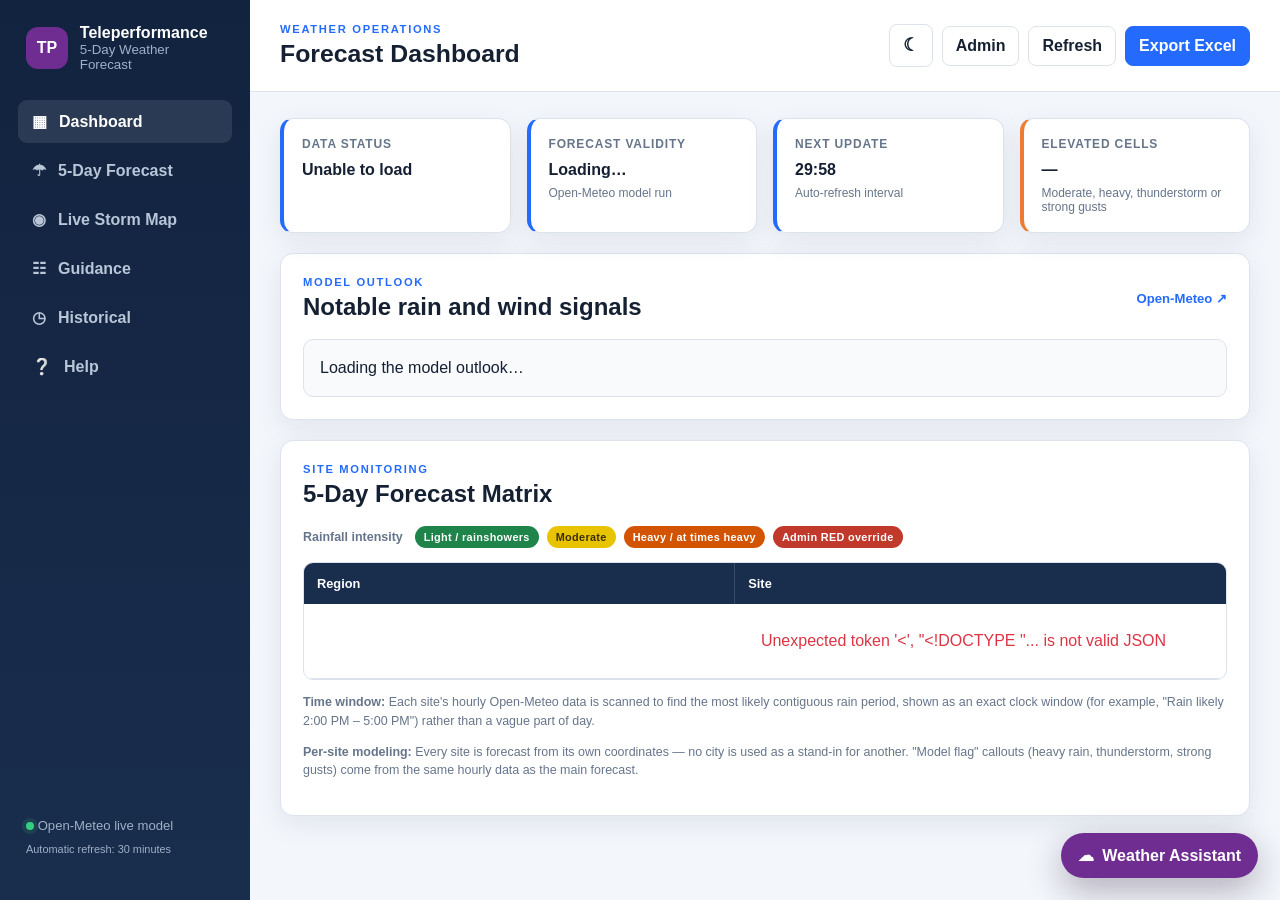
==== commit c5948f1b: "Help file" ====
--- a/static/index.html
+++ b/static/index.html
@@ -16,7 +16,7 @@
         <a class="nav-link" href="/monitor">◉ <span>Live Storm Map</span></a>
         <a class="nav-link" href="/guidance">☷ <span>Guidance</span></a>
         <a class="nav-link" href="/history">◷ <span>Historical</span></a>
-      </nav>
+      <a class="nav-link" href="/help">❔ <span>Help</span></a></nav>
       <div class="sidebar-foot"><span class="live-dot"></span> Open-Meteo live model<br><small>Automatic refresh: 30 minutes</small></div>
     </aside>
     <div class="workspace">
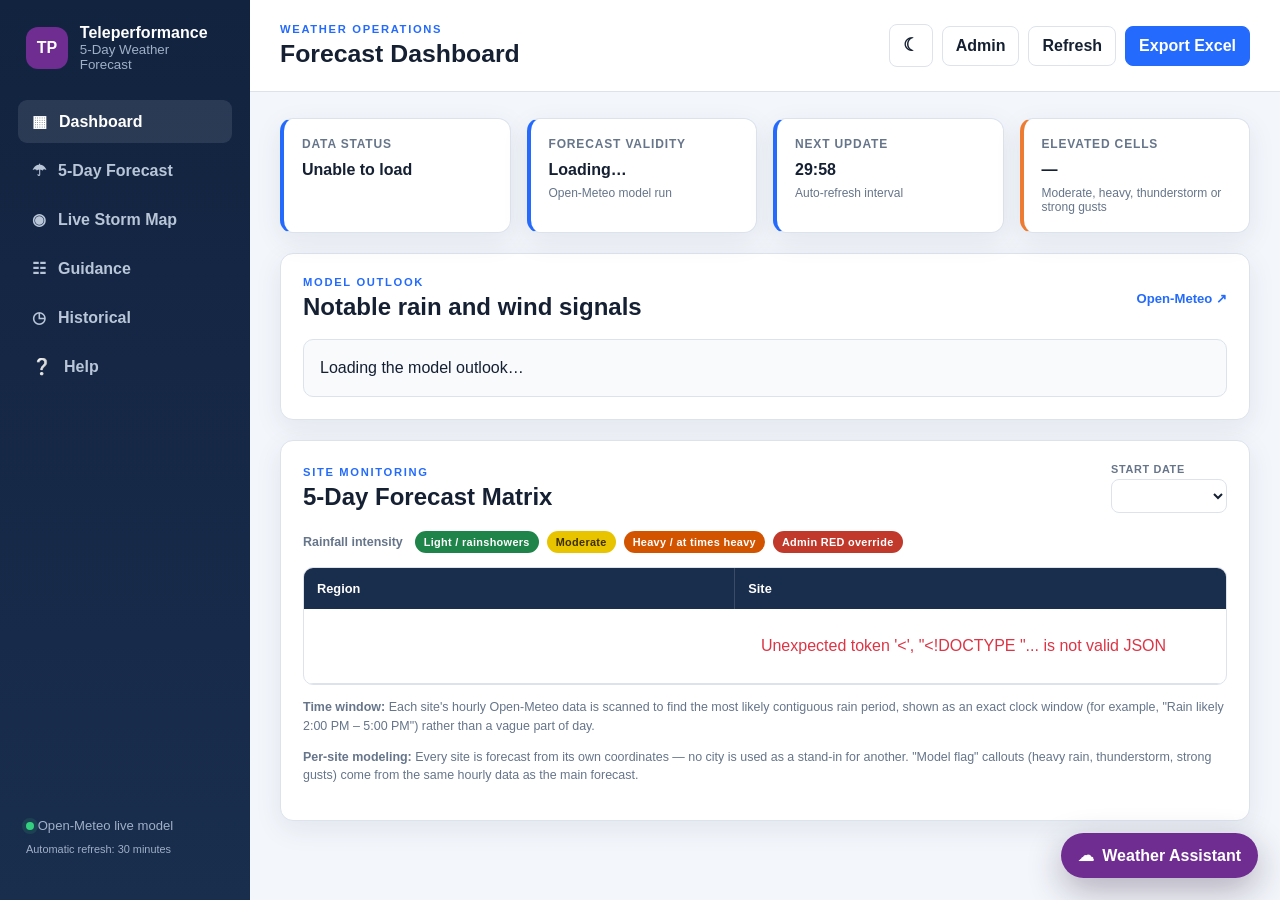
==== commit efff2532: "Add forecast start date selector" ====
--- a/static/index.html
+++ b/static/index.html
@@ -4,7 +4,7 @@
   <meta charset="utf-8">
   <meta name="viewport" content="width=device-width,initial-scale=1">
   <title>Open-Meteo Weather Operations Dashboard</title>
-  <link rel="stylesheet" href="/static/styles.css">
+  <link rel="stylesheet" href="/static/styles.css?v=3">
 </head>
 <body>
   <div class="app-shell">
@@ -43,7 +43,7 @@
         </section>
 
         <section id="forecast" class="forecast-panel">
-          <div class="section-heading"><div><p class="eyebrow">SITE MONITORING</p><h2>5-Day Forecast Matrix</h2></div></div>
+          <div class="section-heading"><div><p class="eyebrow">SITE MONITORING</p><h2>5-Day Forecast Matrix</h2></div><label class="forecast-date-control" for="forecast-start-date"><span>Start date</span><select id="forecast-start-date" aria-label="Select 5-day forecast start date"></select></label></div>
           <div class="legend" aria-label="Rainfall warning legend">
             <span class="legend-label">Rainfall intensity</span>
             <span class="legend-item green">Light / rainshowers</span>
@@ -60,8 +60,8 @@
       </main>
     </div>
   </div>
-  <dialog id="admin-dialog"><form id="admin-form" method="dialog"><button class="dialog-close" type="button" aria-label="Close">×</button><p class="eyebrow">RESTRICTED CONTROL</p><h2>Admin access</h2><p>Sign in to apply or remove Severity overrides.</p><label for="admin-password">Password</label><input id="admin-password" type="password" autocomplete="current-password" required><p id="admin-error" class="form-error" role="alert"></p><button class="dialog-submit" type="submit">Sign in</button></form></dialog>
-  <script src="/static/app.js"></script>
+  <dialog id="admin-dialog"><form id="admin-form" method="dialog"><button class="dialog-close" type="button" aria-label="Close">×</button><p class="eyebrow">RESTRICTED CONTROL</p><h2>Admin access</h2><p>Sign in to apply or remove per-cell severity overrides.</p><label for="admin-password">Password</label><input id="admin-password" type="password" autocomplete="current-password" required><p id="admin-error" class="form-error" role="alert"></p><button class="dialog-submit" type="submit">Sign in</button></form></dialog>
+  <script src="/static/app.js?v=3"></script>
   <script src="/static/chatbot.js?v=1"></script>
 </body>
 </html>
--- a/static/styles.css
+++ b/static/styles.css
@@ -3,7 +3,7 @@
 *{box-sizing:border-box}html{scroll-behavior:smooth}body{margin:0;background:var(--bg);color:var(--ink);font-family:Inter,"Segoe UI",Arial,sans-serif;transition:background .2s,color .2s}.app-shell{min-height:100vh;display:grid;grid-template-columns:250px minmax(0,1fr)}.sidebar{position:sticky;top:0;height:100vh;background:linear-gradient(180deg,var(--navy),var(--navy-2));color:#fff;padding:24px 18px;display:flex;flex-direction:column}.brand{display:flex;align-items:center;gap:12px;padding:0 8px 28px}.brand-mark{display:grid;place-items:center;width:42px;height:42px;border-radius:12px;background:var(--blue);font-weight:900}.brand strong,.brand small{display:block}.brand small,.sidebar-foot{color:#9fb0c7}.sidebar nav{display:grid;gap:6px}.nav-link{display:flex;gap:12px;align-items:center;color:#b9c6d8;text-decoration:none;padding:12px 14px;border-radius:9px;font-weight:650}.nav-link:hover,.nav-link.active{color:#fff;background:rgba(255,255,255,.1)}.sidebar-foot{margin-top:auto;padding:16px 8px;font-size:.82rem;line-height:1.7}.live-dot{display:inline-block;width:8px;height:8px;border-radius:50%;background:#35d07f;box-shadow:0 0 0 4px rgba(53,208,127,.13)}.workspace{min-width:0}.topbar{min-height:92px;display:flex;align-items:center;justify-content:space-between;gap:20px;padding:20px 30px;background:var(--surface);border-bottom:1px solid var(--line)}.eyebrow{margin:0 0 5px;color:var(--blue);font-size:.7rem;font-weight:800;letter-spacing:.15em}.topbar h1,.section-heading h2{margin:0}.topbar h1{font-size:1.55rem}.actions{display:flex;gap:9px;align-items:center;flex-wrap:wrap}.button,button{border:1px solid var(--line);border-radius:8px;padding:10px 13px;background:var(--surface);color:var(--ink);font:inherit;font-weight:700;text-decoration:none;cursor:pointer}.button.primary{background:var(--blue);border-color:var(--blue);color:#fff}.icon-button{font-size:1.1rem;min-width:42px}.admin-active{background:#dcfce7;color:#166534;border-color:#86efac}main{padding:26px 30px 48px}.overview-grid{display:grid;grid-template-columns:repeat(4,minmax(0,1fr));gap:16px;margin-bottom:20px}.summary-card,.outlook-panel,.forecast-panel{background:var(--surface);border:1px solid var(--line);border-radius:13px;box-shadow:var(--shadow)}.summary-card{padding:18px;border-left:4px solid var(--blue)}.summary-card.risk{border-left-color:var(--orange)}.summary-card span,.summary-card small{display:block;color:var(--muted)}.summary-card span{font-size:.75rem;font-weight:800;text-transform:uppercase;letter-spacing:.07em}.summary-card strong{display:block;margin:8px 0 5px;font-size:1rem;line-height:1.35}.summary-card small{font-size:.75rem}.outlook-panel,.forecast-panel{padding:22px;margin-bottom:20px}.section-heading{display:flex;align-items:center;justify-content:space-between;gap:18px;margin-bottom:18px}.section-heading a{color:var(--blue);font-weight:700;font-size:.82rem}.outlook-content{padding:16px;border-radius:10px;background:var(--surface-2);border:1px solid var(--line);line-height:1.55}.outlook-content strong{color:var(--orange)}.outlook-meta{display:block;color:var(--muted);font-size:.76rem;margin-bottom:8px}.legend{display:flex;align-items:center;gap:8px;flex-wrap:wrap;margin-bottom:14px}.legend-label{font-size:.78rem;font-weight:800;color:var(--muted);margin-right:4px}.legend-item,.severity-badge{border-radius:999px;padding:5px 9px;font-size:.68rem;font-weight:850;letter-spacing:.03em}.legend-item.green{background:#1e8449;color:#fff}.severity-green .severity-badge{background:#c9f1d7;color:#176b38}.legend-item.yellow{background:#e8c400;color:#3d2e00}.severity-yellow .severity-badge{background:#fff0aa;color:#715700}.legend-item.orange{background:#d35400;color:#fff}.severity-orange .severity-badge{background:#ffd6b8;color:#8c3b09}.legend-item.red{background:#c0392b;color:#fff}.severity-red .severity-badge{background:#ffc2c7;color:#8c1520}.table-shell{overflow:auto;border:1px solid var(--line);border-radius:10px}table{border-collapse:separate;border-spacing:0;width:100%;min-width:1320px}th{position:sticky;top:0;z-index:2;background:var(--navy-2);color:#fff;text-align:left;padding:13px;border-right:1px solid #3a4d68;min-width:225px;font-size:.8rem}th:first-child{min-width:62px}th:nth-child(2){min-width:145px}td{padding:13px;border-right:1px solid var(--line);border-bottom:1px solid var(--line);vertical-align:top}.region{background:var(--navy);color:#fff;font-weight:800;letter-spacing:.08em;text-align:center;writing-mode:vertical-rl;transform:rotate(180deg)}.site{background:var(--surface-2);font-weight:800}.source{display:block;color:var(--muted);font-size:.7rem;font-weight:500;margin-top:6px}.forecast{position:relative;min-height:195px;border-top:4px solid #aab7c1;background:var(--surface)}.severity-green{border-top-color:#00B050}.severity-yellow{border-top-color:#FFFF00}.severity-orange{border-top-color:#FFC000}.severity-red{border-top-color:#FF0000}.severity-badge{display:inline-block;margin-bottom:9px}.weather-top{display:flex;align-items:center;gap:9px}.weather-top img{width:43px;height:43px;object-fit:contain}.condition{font-weight:700;line-height:1.35;font-size:.82rem}.metrics{display:flex;gap:5px;flex-wrap:wrap;margin-top:11px}.pill{background:var(--surface-2);border:1px solid var(--line);border-radius:999px;padding:4px 7px;font-size:.7rem;color:var(--muted)}.forecast-window{font-size:.69rem;color:var(--muted);margin-top:9px}.weather-alert{margin-top:9px;padding:7px 8px;border-radius:7px;background:#fff1e8;color:#91400c;font-size:.7rem;font-weight:800}.alert-cyclone{background:#efe5ff;color:#65349b}.override-controls{display:none;position:absolute;top:7px;right:7px;z-index:1;flex-direction:column;gap:4px}.override-controls.visible{display:flex}.override-button{padding:4px 7px;font-size:.62rem;border-radius:6px}.override-button.yellow{border:1px solid #FFFF00;background:var(--surface);color:#7a7000}.override-button.yellow.active{background:#FFFF00;color:#3d2e00}.override-button.orange{border:1px solid #FFC000;background:var(--surface);color:#8a5a00}.override-button.orange.active{background:#FFC000;color:#3d2e00}.override-button.red{border:1px solid var(--red);background:var(--surface);color:var(--red)}.override-button.red.active{background:var(--red);color:#fff}.notes{color:var(--muted);font-size:.78rem;line-height:1.5}.error{padding:28px;text-align:center;color:var(--red)}dialog{border:0;border-radius:14px;background:var(--surface);color:var(--ink);box-shadow:0 25px 80px rgba(0,0,0,.35);padding:0;width:min(420px,calc(100% - 32px))}dialog::backdrop{background:rgba(8,17,30,.7)}#admin-form{position:relative;padding:30px;display:grid;gap:12px}#admin-form h2,#admin-form p{margin:0}#admin-form label{font-weight:700;font-size:.84rem}#admin-form input{border:1px solid var(--line);background:var(--surface-2);color:var(--ink);border-radius:8px;padding:11px;font:inherit}.dialog-close{position:absolute;right:12px;top:8px;border:0;font-size:1.5rem}.dialog-submit{background:var(--blue);color:#fff;border:0}.form-error{min-height:1.2em;color:var(--red);font-size:.8rem}
 @media(max-width:1100px){.overview-grid{grid-template-columns:repeat(2,1fr)}.app-shell{grid-template-columns:82px minmax(0,1fr)}.brand div,.nav-link span,.sidebar-foot small{display:none}.brand{padding-left:2px}.nav-link{justify-content:center}.sidebar-foot{text-align:center}}
 @media(max-width:700px){.app-shell{display:block}.sidebar{position:relative;height:auto;padding:12px 16px;flex-direction:row;align-items:center}.brand{padding:0;margin-right:auto}.sidebar nav{display:flex}.sidebar-foot{display:none}.topbar{align-items:flex-start;flex-direction:column;padding:18px}.actions{width:100%}.actions>*{flex:1;text-align:center}main{padding:16px}.overview-grid{grid-template-columns:1fr}.outlook-panel,.forecast-panel{padding:15px}.nav-link{padding:10px}.section-heading{align-items:flex-start}}
-.badge-row{display:flex;gap:5px;flex-wrap:wrap;margin-bottom:9px}.base-badge{background:#dceaf8!important;color:#24527c!important}.overlay-badge{background:#ffd6b8;color:#8c3b09}.severity-yellow .overlay-badge{background:#fff0aa;color:#715700}.severity-red .overlay-badge{background:#ffc2c7;color:#8c1520}.weather-alert span,.weather-alert small{display:block}.weather-alert span{font-size:.58rem;letter-spacing:.08em;margin-bottom:3px}.weather-alert small{font-weight:600;opacity:.78;margin-top:4px}.overlay-source{color:#a34c10}.page-panel{background:var(--surface);border:1px solid var(--line);border-radius:13px;box-shadow:var(--shadow);padding:22px;margin-bottom:20px}.map-frame{width:100%;height:680px;border:1px solid var(--line);border-radius:10px;background:var(--surface-2)}.situation-grid,.guidance-grid{display:grid;grid-template-columns:repeat(4,minmax(0,1fr));gap:14px;margin-bottom:20px}.data-card,.guidance-card{padding:16px;border:1px solid var(--line);border-radius:10px;background:var(--surface-2)}.data-card span,.data-card small{display:block;color:var(--muted);font-size:.74rem}.data-card strong{display:block;margin:6px 0;line-height:1.35}.map-toolbar{display:flex;gap:9px;flex-wrap:wrap;margin-bottom:14px}.explanation-banner{padding:16px;border-left:4px solid var(--blue);background:var(--surface-2);border-radius:8px;line-height:1.55;margin-bottom:20px}.site-guidance{display:grid;gap:14px}.site-guide{border:1px solid var(--line);border-radius:11px;background:var(--surface);overflow:hidden}.site-guide summary{cursor:pointer;padding:16px;font-weight:800;background:var(--surface-2)}.site-guide-body{padding:18px}.guide-days{display:grid;grid-template-columns:repeat(5,minmax(0,1fr));gap:10px}.guide-day{border:1px solid var(--line);border-top:4px solid var(--green);border-radius:9px;padding:12px;background:var(--surface-2);font-size:.78rem;line-height:1.5}.guide-day.yellow{border-top-color:var(--yellow)}.guide-day.orange{border-top-color:var(--orange)}.guide-day.red{border-top-color:var(--red)}.recommendations{margin:8px 0 0;padding-left:18px}.source-list{line-height:1.8}.source-list a{color:var(--blue)}
+.badge-row{display:flex;gap:5px;flex-wrap:wrap;margin-bottom:9px}.base-badge{background:#dceaf8!important;color:#24527c!important}.overlay-badge{background:#ffd6b8;color:#8c3b09}.admin-badge{background:#e9d5ff!important;color:#5b2080!important}.severity-yellow .overlay-badge{background:#fff0aa;color:#715700}.severity-red .overlay-badge{background:#ffc2c7;color:#8c1520}.forecast-date-control{display:grid;gap:4px;color:var(--muted);font-size:.68rem;font-weight:900;text-transform:uppercase;letter-spacing:.06em}.forecast-date-control select{min-width:116px;border:1px solid var(--line);border-radius:8px;background:var(--surface);color:var(--ink);padding:8px 10px;font:inherit;font-size:.78rem;font-weight:850;text-transform:none;letter-spacing:0}.override-control{display:none;position:absolute;top:7px;right:7px;z-index:1;min-width:118px}.override-control.visible{display:grid;gap:2px}.override-control span{font-size:.55rem;font-weight:900;letter-spacing:.06em;text-transform:uppercase;color:var(--muted)}.override-control select{border:1px solid var(--line);border-radius:7px;background:var(--surface);color:var(--ink);padding:4px 6px;font:inherit;font-size:.68rem;font-weight:800}.weather-alert span,.weather-alert small{display:block}.weather-alert span{font-size:.58rem;letter-spacing:.08em;margin-bottom:3px}.weather-alert small{font-weight:600;opacity:.78;margin-top:4px}.overlay-source{color:#a34c10}.page-panel{background:var(--surface);border:1px solid var(--line);border-radius:13px;box-shadow:var(--shadow);padding:22px;margin-bottom:20px}.map-frame{width:100%;height:680px;border:1px solid var(--line);border-radius:10px;background:var(--surface-2)}.situation-grid,.guidance-grid{display:grid;grid-template-columns:repeat(4,minmax(0,1fr));gap:14px;margin-bottom:20px}.data-card,.guidance-card{padding:16px;border:1px solid var(--line);border-radius:10px;background:var(--surface-2)}.data-card span,.data-card small{display:block;color:var(--muted);font-size:.74rem}.data-card strong{display:block;margin:6px 0;line-height:1.35}.map-toolbar{display:flex;gap:9px;flex-wrap:wrap;margin-bottom:14px}.explanation-banner{padding:16px;border-left:4px solid var(--blue);background:var(--surface-2);border-radius:8px;line-height:1.55;margin-bottom:20px}.site-guidance{display:grid;gap:14px}.site-guide{border:1px solid var(--line);border-radius:11px;background:var(--surface);overflow:hidden}.site-guide summary{cursor:pointer;padding:16px;font-weight:800;background:var(--surface-2)}.site-guide-body{padding:18px}.guide-days{display:grid;grid-template-columns:repeat(5,minmax(0,1fr));gap:10px}.guide-day{border:1px solid var(--line);border-top:4px solid var(--green);border-radius:9px;padding:12px;background:var(--surface-2);font-size:.78rem;line-height:1.5}.guide-day.yellow{border-top-color:var(--yellow)}.guide-day.orange{border-top-color:var(--orange)}.guide-day.red{border-top-color:var(--red)}.recommendations{margin:8px 0 0;padding-left:18px}.source-list{line-height:1.8}.source-list a{color:var(--blue)}
 @media(max-width:1100px){.situation-grid,.guidance-grid{grid-template-columns:repeat(2,1fr)}.guide-days{grid-template-columns:repeat(2,1fr)}}
 @media(max-width:700px){.situation-grid,.guidance-grid,.guide-days{grid-template-columns:1fr}.map-frame{height:560px}}
 .brand-mark{background:#6f2c91}.history-filters{display:flex;align-items:end;gap:14px;flex-wrap:wrap}.history-filters label{display:grid;gap:6px;color:var(--muted);font-size:.78rem;font-weight:800}.history-filters select{min-width:190px;border:1px solid var(--line);border-radius:8px;background:var(--surface-2);color:var(--ink);padding:10px;font:inherit}.history-filters .primary{background:#6f2c91;border-color:#6f2c91;color:#fff}.history-year-grid{display:grid;grid-template-columns:repeat(5,minmax(0,1fr));gap:12px;margin-bottom:20px}.history-year-card{padding:16px;border:1px solid var(--line);border-top:4px solid #6f2c91;border-radius:11px;background:var(--surface);box-shadow:var(--shadow)}.history-year-card.partial{border-top-color:var(--orange)}.history-year-card>span{display:block;color:var(--muted);font-size:.72rem;font-weight:850;letter-spacing:.08em}.history-year-card>strong{display:block;margin:9px 0 14px;line-height:1.4;font-size:.85rem}.history-metrics{display:grid;grid-template-columns:repeat(3,1fr);gap:7px}.history-metrics b{font-size:.82rem}.history-metrics small{display:block;color:var(--muted);font-size:.62rem;font-weight:600;margin-top:3px}.compact-table table{min-width:1100px}.compact-table th{min-width:125px}.compact-table th:first-child{min-width:75px}.critical-history{display:grid;grid-template-columns:repeat(5,minmax(0,1fr));gap:12px}.critical-year{border:1px solid var(--line);border-radius:9px;padding:13px;background:var(--surface-2)}.critical-year h3{margin:0 0 10px}.critical-event{display:grid;gap:3px;padding:9px 0;border-top:1px solid var(--line);font-size:.73rem}.critical-event span{color:var(--muted)}
